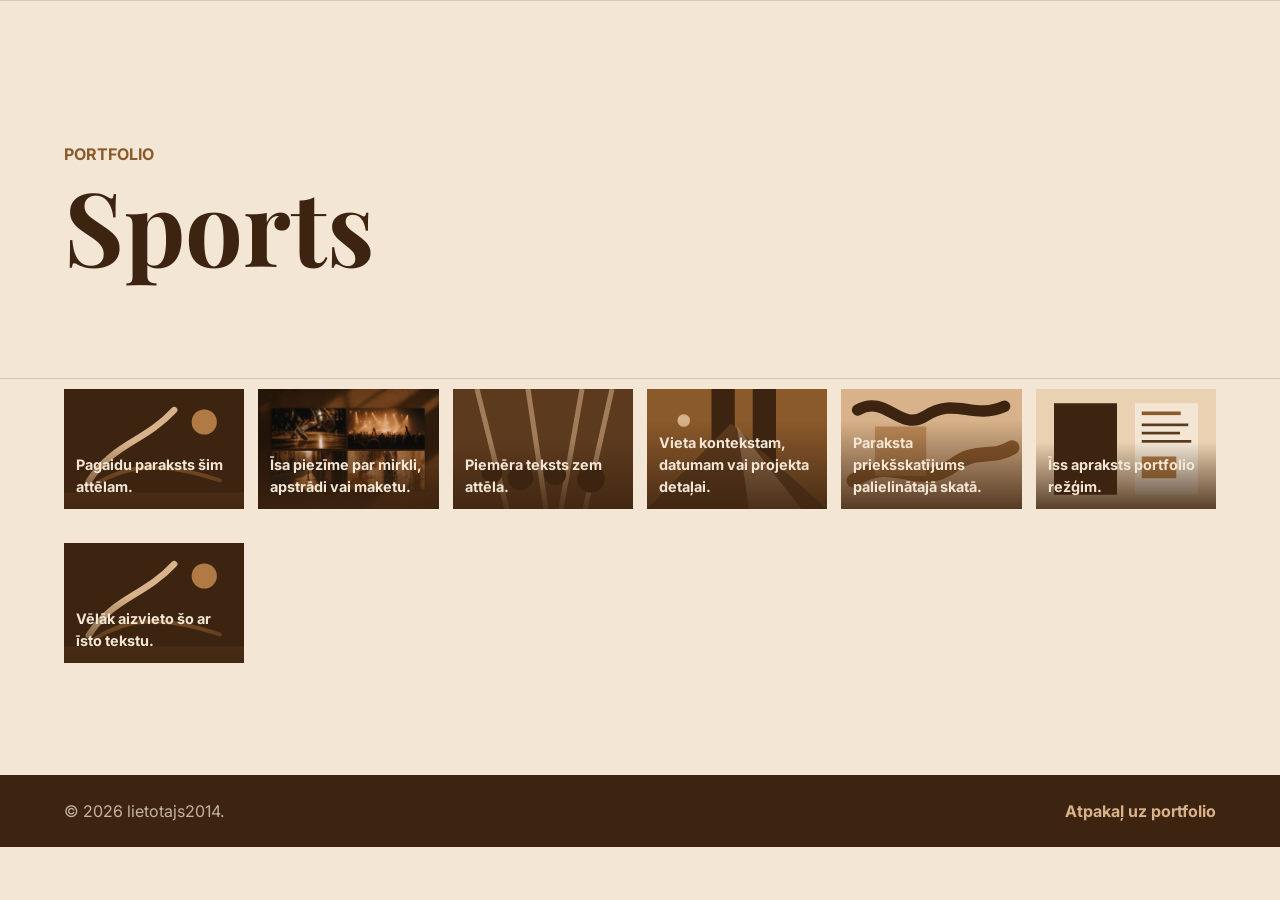
==== work.html @ 55cf7c6d "Build portfolio website and media manager" ====
<!DOCTYPE html>
<html lang="lv">
<head>
  <meta charset="UTF-8">
  <meta name="viewport" content="width=device-width, initial-scale=1.0">
  <title>Darbs | Olivera Švāna portfolio</title>
  <link rel="preconnect" href="https://fonts.googleapis.com">
  <link rel="preconnect" href="https://fonts.gstatic.com" crossorigin>
  <link href="https://fonts.googleapis.com/css2?family=Inter:wght@400;500;600;700&family=Playfair+Display:wght@600;700&display=swap" rel="stylesheet">
  <link rel="stylesheet" href="styles.css">
</head>
<body>
  <main>
    <section class="section detail-hero" aria-labelledby="project-title">
      <p class="eyebrow">Portfolio</p>
      <h1 id="project-title" data-project-title>Darbs</h1>
    </section>

    <section class="section detail-gallery" aria-label="Projekta attēli">
      <div class="detail-grid" data-project-grid></div>
    </section>
  </main>

  <dialog class="lightbox" data-lightbox>
    <button class="lightbox-close" type="button" data-lightbox-close aria-label="Aizvērt attēlu">Aizvērt</button>
    <img src="" alt="" data-lightbox-image>
    <p data-lightbox-caption></p>
  </dialog>

  <footer class="site-footer">
    <p>&copy; 2026 lietotajs2014.</p>
    <a href="index.html">Atpakaļ uz portfolio</a>
  </footer>

  <script src="portfolio-data.js?v=16"></script>
  <script src="script.js?v=16"></script>
</body>
</html>
---- styles.css ----
:root {
  --espresso: #3d2410;
  --coffee: #5c3a1e;
  --ochre: #8b5a2b;
  --caramel: #b07a45;
  --sand: #d8b28a;
  --paper: #f3e6d5;
  --ink: #25160b;
  --muted: #7a5b40;
  --line: rgba(61, 36, 16, 0.16);
  --shadow: 0 18px 55px rgba(61, 36, 16, 0.16);
}

* {
  box-sizing: border-box;
}

html {
  scroll-behavior: smooth;
}

body {
  margin: 0;
  color: var(--ink);
  background: var(--paper);
  font-family: Inter, Arial, sans-serif;
  line-height: 1.5;
}

img {
  display: block;
  max-width: 100%;
}

a {
  color: inherit;
}

.hero-actions,
.contact-links,
.site-footer {
  display: flex;
  align-items: center;
}

.site-footer a,
.contact-links a,
.work-card {
  text-decoration: none;
}

.site-footer a:hover,
.contact-links a:hover {
  color: var(--ochre);
}

.hero {
  position: relative;
  min-height: 90vh;
  display: flex;
  align-items: center;
  justify-content: center;
  padding: clamp(42px, 7vw, 88px) clamp(18px, 5vw, 64px);
  overflow: hidden;
  text-align: center;
  color: var(--paper);
  background: var(--espresso);
}

.hero-media {
  position: absolute;
  inset: 0;
  z-index: 0;
  overflow: hidden;
}

.hero-media > img {
  width: 100%;
  height: 100%;
  object-fit: cover;
}

.hero-marquee {
  position: absolute;
  inset: -8%;
  display: flex;
  align-items: center;
  overflow: hidden;
  transform: rotate(-1.5deg) scale(1.08);
}

.hero-grid-track {
  display: flex;
  height: clamp(470px, 68vh, 760px);
  width: max-content;
  gap: 10px;
  will-change: transform;
}

.hero-marquee-strip {
  display: block;
  flex: 0 0 auto;
  width: auto;
  height: 100%;
  max-width: none;
  object-fit: cover;
  filter: saturate(0.82) sepia(0.14);
  opacity: 0.82;
}

.hero::after {
  position: absolute;
  inset: 0;
  z-index: 1;
  content: "";
  background:
    linear-gradient(90deg, rgba(61, 36, 16, 0.92), rgba(61, 36, 16, 0.45) 55%, rgba(61, 36, 16, 0.1)),
    linear-gradient(0deg, rgba(61, 36, 16, 0.82), rgba(61, 36, 16, 0.02) 42%);
}

.hero-copy {
  position: relative;
  z-index: 2;
  max-width: 980px;
  margin-inline: auto;
}

.hero-actions {
  justify-content: center;
  gap: 12px;
  flex-wrap: wrap;
}

.eyebrow {
  margin: 0 0 12px;
  color: var(--ochre);
  font-size: 1rem;
  font-weight: 700;
  letter-spacing: 0;
  text-transform: uppercase;
}

h1,
h2,
h3,
p {
  margin-top: 0;
}

h1,
h2 {
  font-family: "Playfair Display", Georgia, serif;
  letter-spacing: 0;
}

h1 {
  margin-bottom: 18px;
  color: var(--paper);
  font-size: clamp(4rem, 8vw, 7.25rem);
  line-height: 0.92;
}

.hero-name,
.hero-portfolio {
  display: block;
}

.hero-portfolio {
  margin-top: 0.08em;
  font-size: 1.24em;
}

.intro {
  max-width: 560px;
  margin-bottom: 28px;
  color: rgba(243, 230, 213, 0.84);
  font-size: 1.15rem;
}

.button {
  display: inline-flex;
  align-items: center;
  justify-content: center;
  min-height: 46px;
  padding: 0 18px;
  border: 1px solid rgba(243, 230, 213, 0.72);
  border-radius: 4px;
  color: var(--paper);
  background: transparent;
  font-weight: 700;
  text-decoration: none;
}

.section {
  padding: clamp(56px, 8vw, 104px) clamp(18px, 5vw, 64px);
  border-top: 1px solid var(--line);
}

.gallery-grid,
.project-list,
.photo-showcase,
.layout-showcase,
.video-showcase,
.about {
  display: grid;
  gap: 18px;
}

.layout-showcase span {
  color: var(--sand);
  font-size: 0.82rem;
  font-weight: 700;
}

.section-heading {
  max-width: 760px;
  margin-inline: auto;
  margin-bottom: 26px;
  min-width: 0;
  text-align: center;
}

.section-heading h2,
.about h2 {
  margin-bottom: 0;
  color: var(--espresso);
  font-size: 4rem;
  line-height: 1;
}

.app-icons {
  display: inline-flex;
  align-items: center;
  gap: 0.16em;
  vertical-align: middle;
}

.app-icons img,
.app-icon-inline {
  display: inline-block;
  width: 0.86em;
  height: 0.86em;
  vertical-align: -0.08em;
}

.work-info .app-icon-inline {
  width: 42px;
  height: 42px;
  vertical-align: middle;
}

.gallery-grid {
  grid-template-columns: repeat(4, minmax(0, 1fr));
}

.photo-showcase {
  grid-template-columns: repeat(3, minmax(0, 1fr));
}

.work-card {
  display: block;
  overflow: hidden;
  border: 1px solid var(--line);
  border-radius: 6px;
  background: rgba(255, 250, 242, 0.4);
  transition: opacity 180ms ease, transform 180ms ease;
}

.work-card.is-hidden {
  display: none;
}

.work-card:hover {
  transform: translateY(-3px);
}

.work-image {
  min-height: 280px;
  background: var(--coffee);
}

.slideshow {
  position: relative;
  overflow: hidden;
  aspect-ratio: 4 / 3;
  min-height: 0;
}

.slideshow-track {
  position: relative;
  width: 100%;
  height: 100%;
}

.slideshow-track img {
  position: absolute;
  inset: 0;
  width: 100%;
  height: 100%;
  object-fit: cover;
  opacity: 0;
  animation: fadeSlide var(--slide-duration, 12s) ease-in-out infinite;
  animation-delay: var(--slide-delay, 0s);
}

@keyframes fadeSlide {
  0%,
  100% {
    opacity: 0;
  }

  7%,
  30% {
    opacity: 1;
  }

  38% {
    opacity: 0;
  }
}

.work-image.sports {
  background-image:
    linear-gradient(135deg, rgba(61, 36, 16, 0.38), rgba(176, 122, 69, 0.08)),
    url("assets/portfolio-hero.png");
}

.work-image.events {
  background-image:
    linear-gradient(180deg, rgba(92, 58, 30, 0.1), rgba(61, 36, 16, 0.48)),
    url("assets/portfolio-hero.png");
  background-position: 62% center;
}

.work-image.street {
  background-image:
    linear-gradient(45deg, rgba(216, 178, 138, 0.14), rgba(61, 36, 16, 0.36)),
    url("assets/portfolio-hero.png");
  background-position: 30% center;
}

.work-image.art {
  background-image:
    linear-gradient(120deg, rgba(139, 90, 43, 0.22), rgba(61, 36, 16, 0.5)),
    url("assets/portfolio-hero.png");
  background-position: 82% center;
}

.work-info {
  padding: 18px;
}

.work-info p,
.project-list p,
.about-copy p,
.site-footer {
  color: var(--muted);
}

.work-info h3,
.project-list h3,
.layout-showcase h3 {
  margin-bottom: 0;
  color: var(--espresso);
  font-size: 1.05rem;
}

.split-section {
  display: grid;
  grid-template-columns: 1fr;
  gap: clamp(28px, 5vw, 68px);
  align-items: start;
}

.project-list {
  grid-template-columns: repeat(3, minmax(0, 1fr));
}

.photo-showcase .work-card,
.project-list .work-card,
.layout-showcase .work-card,
.video-showcase .work-card {
  min-height: 190px;
  border: 1px solid var(--line);
  border-radius: 6px;
  background: rgba(216, 178, 138, 0.2);
}

.indesign {
  background: #ead1b2;
}

.layout-showcase {
  grid-template-columns: repeat(2, minmax(0, 1fr));
}

.video-showcase {
  grid-template-columns: repeat(2, minmax(0, 1fr));
}

.video-editing {
  background: var(--paper);
}

.about {
  grid-template-columns: minmax(260px, 0.9fr) minmax(280px, 0.7fr);
  align-items: start;
  background: var(--coffee);
  color: var(--paper);
}

.about h2,
.about .eyebrow {
  color: var(--paper);
}

.about-main {
  text-align: center;
}

.about-main .eyebrow {
  max-width: 620px;
  margin-inline: auto;
  margin-bottom: 24px;
  text-align: center;
}

.about h2 {
  max-width: 620px;
  margin-inline: auto;
  font-family: Inter, Arial, sans-serif;
  font-size: 1.65rem;
  font-weight: 700;
  line-height: 1.28;
  text-align: center;
}

.about-copy p {
  color: rgba(243, 230, 213, 0.82);
}

.about-copy {
  display: flex;
  flex-direction: column;
  min-height: 210px;
}

.contact-links {
  align-items: center;
  flex-direction: column;
  gap: 16px;
  text-align: center;
  font-size: 1.18rem;
  font-weight: 700;
}

.contact-eyebrow {
  margin-bottom: 24px;
  text-align: center;
}

.contact-links a {
  color: var(--sand);
}

.instagram-link {
  display: inline-flex;
  align-items: center;
  gap: 10px;
}

.instagram-link img {
  width: 34px;
  height: 34px;
}

.site-footer {
  justify-content: space-between;
  gap: 16px;
  padding: 24px clamp(18px, 5vw, 64px);
  background: var(--espresso);
  color: rgba(243, 230, 213, 0.74);
}

.site-footer p {
  margin-bottom: 0;
}

.site-footer a {
  color: var(--sand);
  font-weight: 700;
}

.detail-hero {
  padding-top: clamp(72px, 11vw, 142px);
  padding-bottom: clamp(46px, 8vw, 88px);
}

.detail-hero h1 {
  color: var(--espresso);
}

.app-icon-title {
  width: clamp(72px, 10vw, 112px);
  height: clamp(72px, 10vw, 112px);
}

.detail-gallery {
  padding-top: 0;
}

.detail-grid {
  display: grid;
  grid-template-columns: repeat(6, minmax(0, 1fr));
  grid-auto-flow: dense;
  grid-auto-rows: 8px;
  align-items: start;
  gap: 14px;
}

.detail-item {
  position: relative;
  min-height: 0;
  margin: 0;
  align-self: center;
  overflow: hidden;
  border: 0;
  border-radius: 0;
  background: transparent;
  opacity: 0;
  transition: opacity 180ms ease;
}

.detail-item.is-laid-out {
  opacity: 1;
}

.detail-image-button {
  display: block;
  width: 100%;
  height: auto;
  padding: 0;
  border: 0;
  background: transparent;
  cursor: zoom-in;
}

.detail-item figcaption {
  position: absolute;
  right: 0;
  bottom: 0;
  left: 0;
  padding: 12px;
  color: var(--paper);
  background: linear-gradient(0deg, rgba(61, 36, 16, 0.84), rgba(61, 36, 16, 0));
  font-size: 0.9rem;
  font-weight: 700;
}

.detail-item.is-wide {
  width: 100%;
}

.detail-item.is-tall {
  width: 100%;
}

.detail-item.is-square,
.detail-item.is-landscape {
  width: 100%;
}

.detail-item.is-featured {
  grid-column: span 2;
  max-width: 100%;
  box-shadow: 0 0 0 2px rgba(176, 122, 69, 0.34);
}

.detail-grid img {
  width: 100%;
  height: auto;
  object-fit: contain;
}

.lightbox {
  width: min(1080px, calc(100vw - 28px));
  max-height: calc(100vh - 28px);
  padding: 18px;
  border: 1px solid rgba(216, 178, 138, 0.28);
  border-radius: 6px;
  color: var(--paper);
  background: var(--espresso);
}

.lightbox::backdrop {
  background: rgba(37, 22, 11, 0.82);
}

.lightbox img {
  width: 100%;
  max-height: 76vh;
  object-fit: contain;
  background: var(--coffee);
}

.lightbox p {
  margin: 14px 0 0;
  color: var(--sand);
  font-weight: 700;
}

.lightbox-close {
  display: block;
  min-height: 36px;
  margin: 0 0 12px auto;
  padding: 0 14px;
  border: 1px solid rgba(216, 178, 138, 0.38);
  border-radius: 999px;
  color: var(--sand);
  background: transparent;
  cursor: pointer;
  font: inherit;
  font-weight: 800;
}

@media (max-width: 980px) {
  h1 {
    font-size: 5rem;
  }

  .section-heading h2,
  .about h2 {
    font-size: 3.25rem;
  }

  .about h2 {
    font-size: 1.45rem;
  }

  .hero,
  .split-section,
  .about {
    grid-template-columns: 1fr;
  }

  .gallery-grid,
  .project-list,
  .photo-showcase,
  .layout-showcase,
  .video-showcase {
    grid-template-columns: repeat(2, minmax(0, 1fr));
  }

}

@media (max-width: 680px) {
  h1 {
    font-size: 3.15rem;
  }

  .intro {
    font-size: 1rem;
  }

  .section-heading h2,
  .about h2 {
    font-size: 2.35rem;
  }

  .about h2 {
    font-size: 1.12rem;
  }

  .hero {
    min-height: auto;
    padding-top: 28px;
  }

  .hero-media {
    min-height: 100%;
  }

  .gallery-grid,
  .project-list,
  .photo-showcase,
  .layout-showcase,
  .video-showcase {
    grid-template-columns: 1fr;
  }

  .detail-grid {
    gap: 10px;
  }

  .work-image {
    min-height: 240px;
  }

  .slideshow {
    min-height: 240px;
  }

  .site-footer {
    align-items: flex-start;
    flex-direction: column;
  }
}
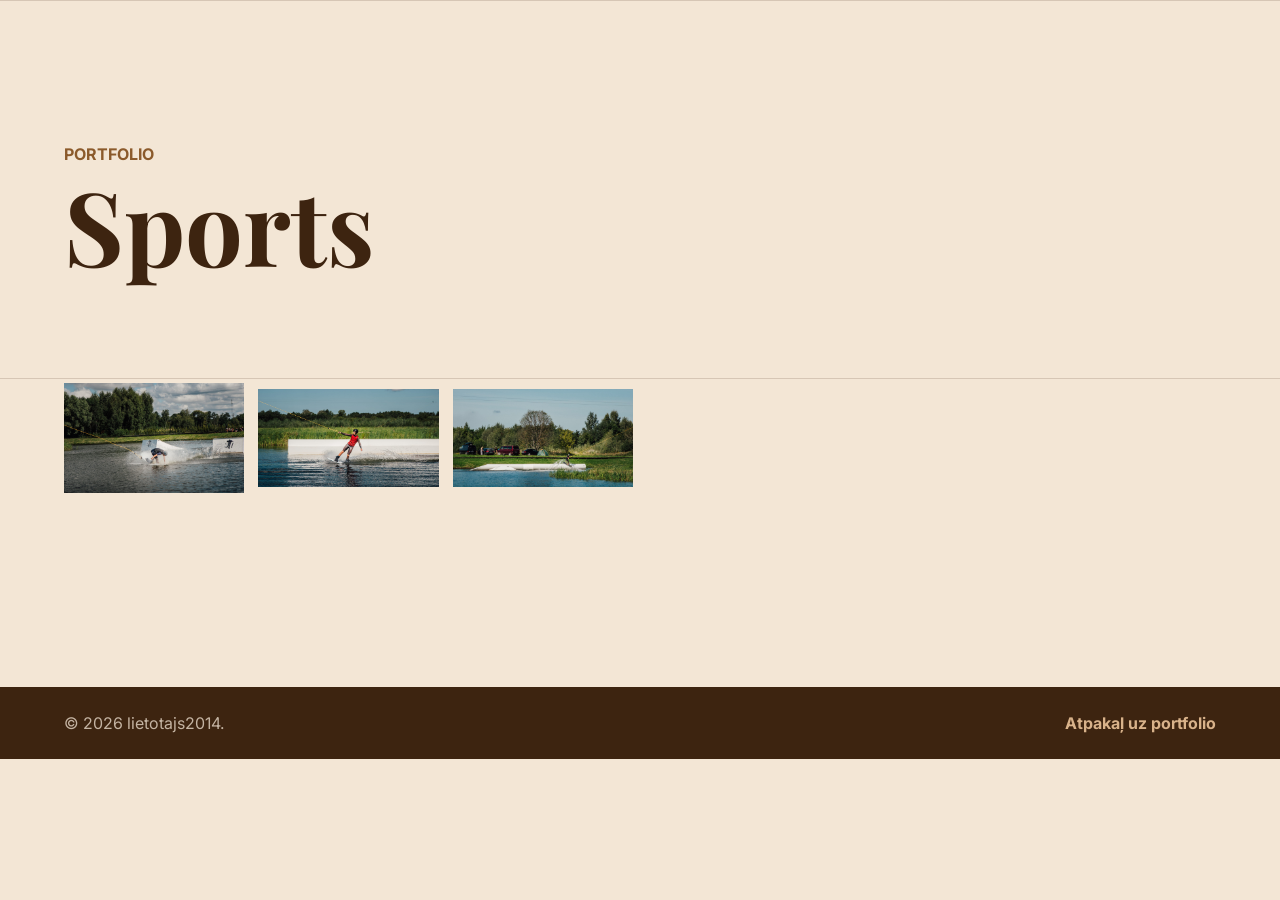
==== commit 30a7dcb2: "Clear portfolio page data" ====
--- a/work.html
+++ b/work.html
@@ -32,7 +32,7 @@
     <a href="index.html">Atpakaļ uz portfolio</a>
   </footer>
 
-  <script src="portfolio-data.js?v=16"></script>
-  <script src="script.js?v=16"></script>
+  <script src="portfolio-data.js?v=18"></script>
+  <script src="script.js?v=18"></script>
 </body>
 </html>
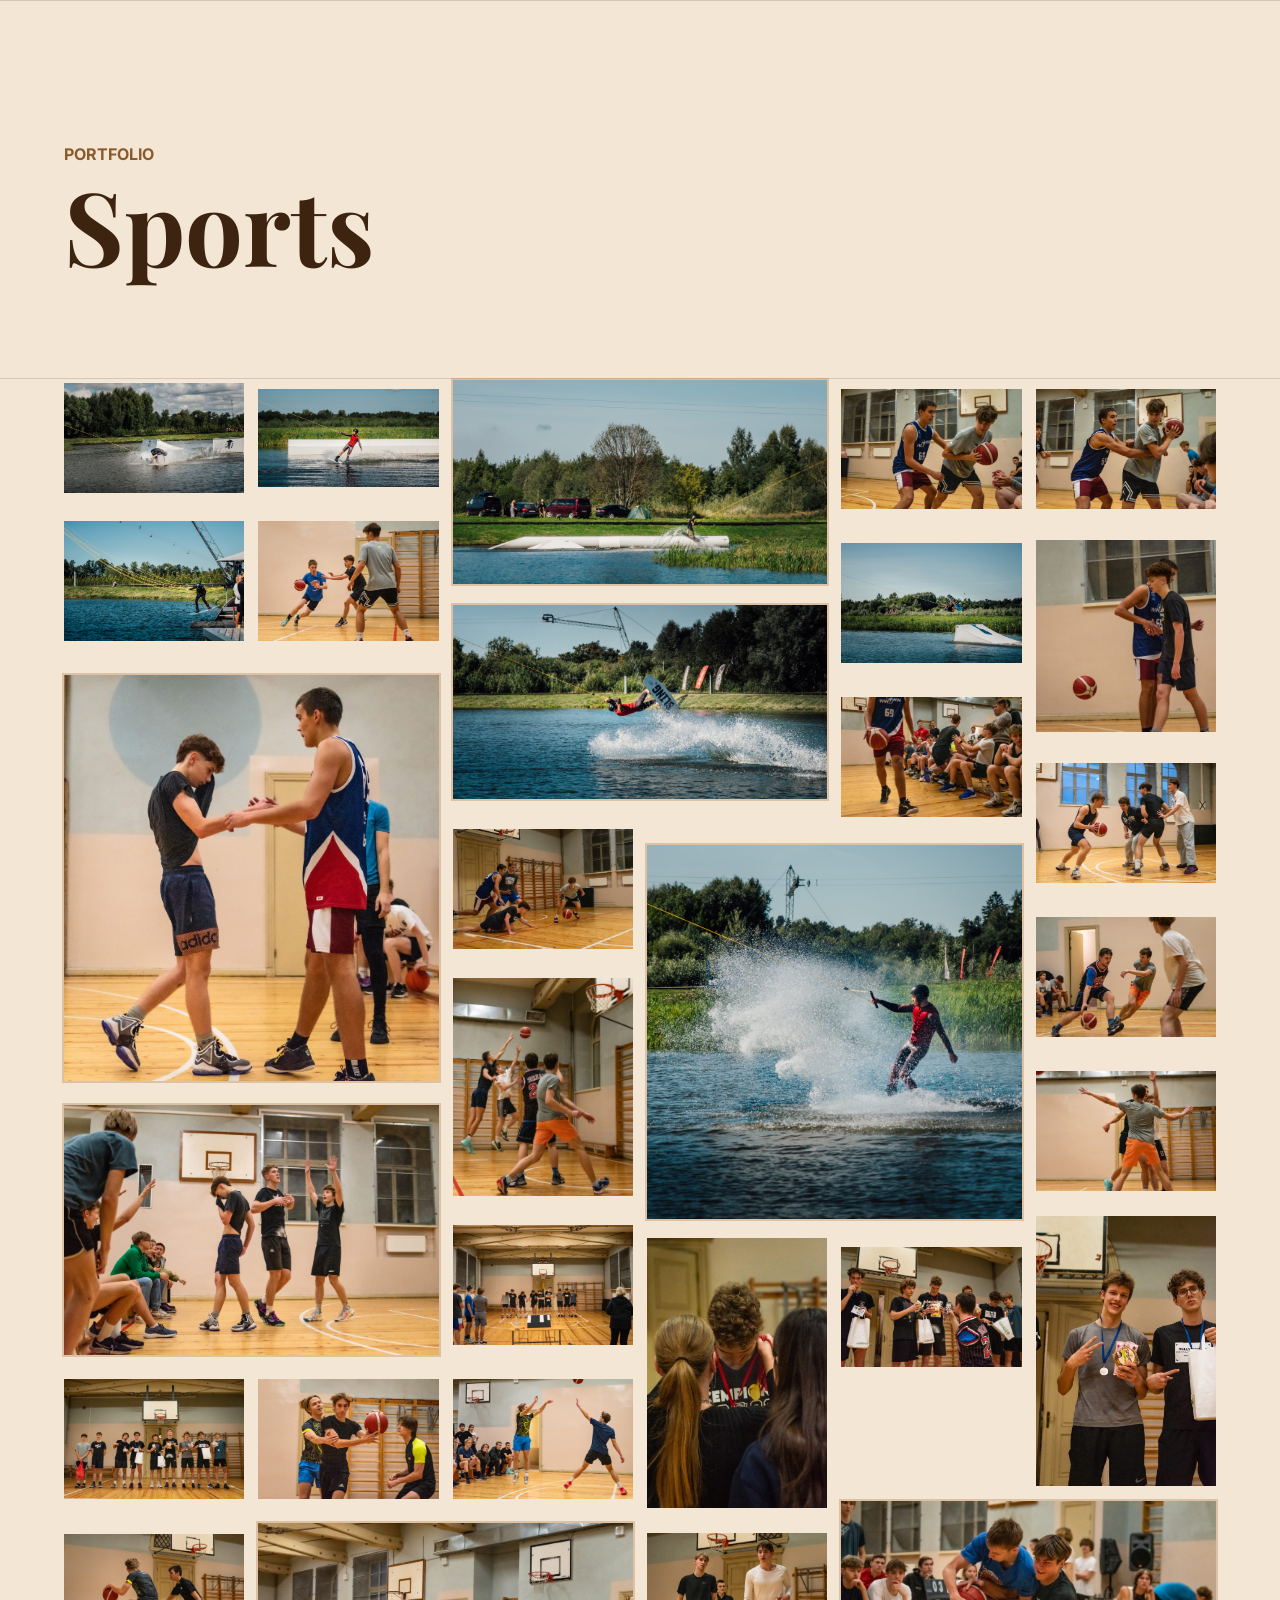
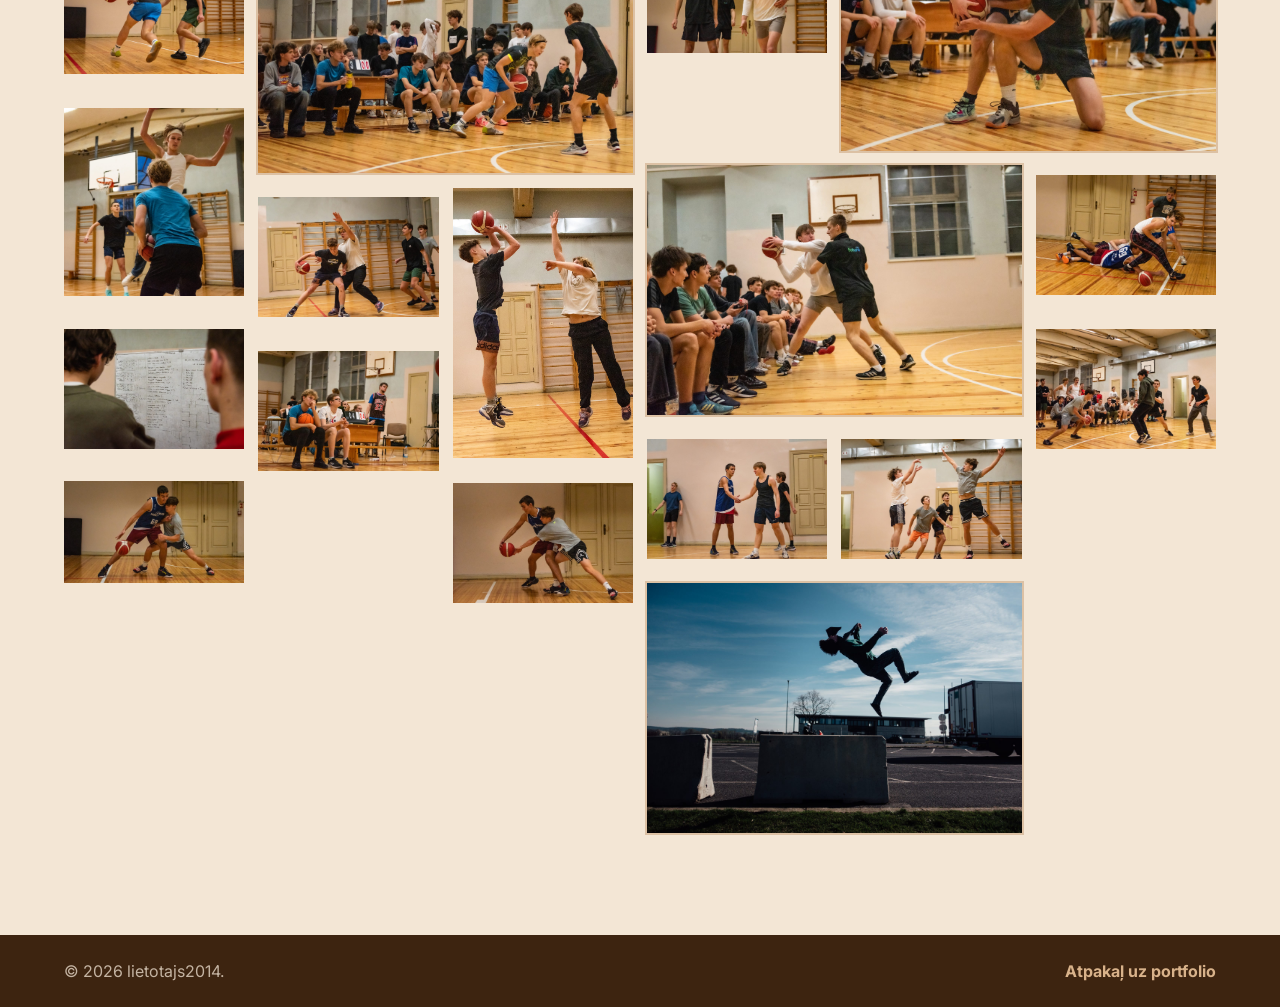
==== commit 2feba52e: "Bump cache version for portfolio content" ====
--- a/work.html
+++ b/work.html
@@ -32,7 +32,7 @@
     <a href="index.html">Atpakaļ uz portfolio</a>
   </footer>
 
-  <script src="portfolio-data.js?v=18"></script>
-  <script src="script.js?v=18"></script>
+  <script src="portfolio-data.js?v=19"></script>
+  <script src="script.js?v=19"></script>
 </body>
 </html>
--- a/styles.css
+++ b/styles.css
@@ -163,6 +163,11 @@
 .hero-name,
 .hero-portfolio {
   display: block;
+}
+
+.hero-name {
+  font-size: 0.68em;
+  white-space: nowrap;
 }
 
 .hero-portfolio {
@@ -658,6 +663,10 @@
     font-size: 3.15rem;
   }
 
+  .hero-name {
+    font-size: 0.54em;
+  }
+
   .intro {
     font-size: 1rem;
   }
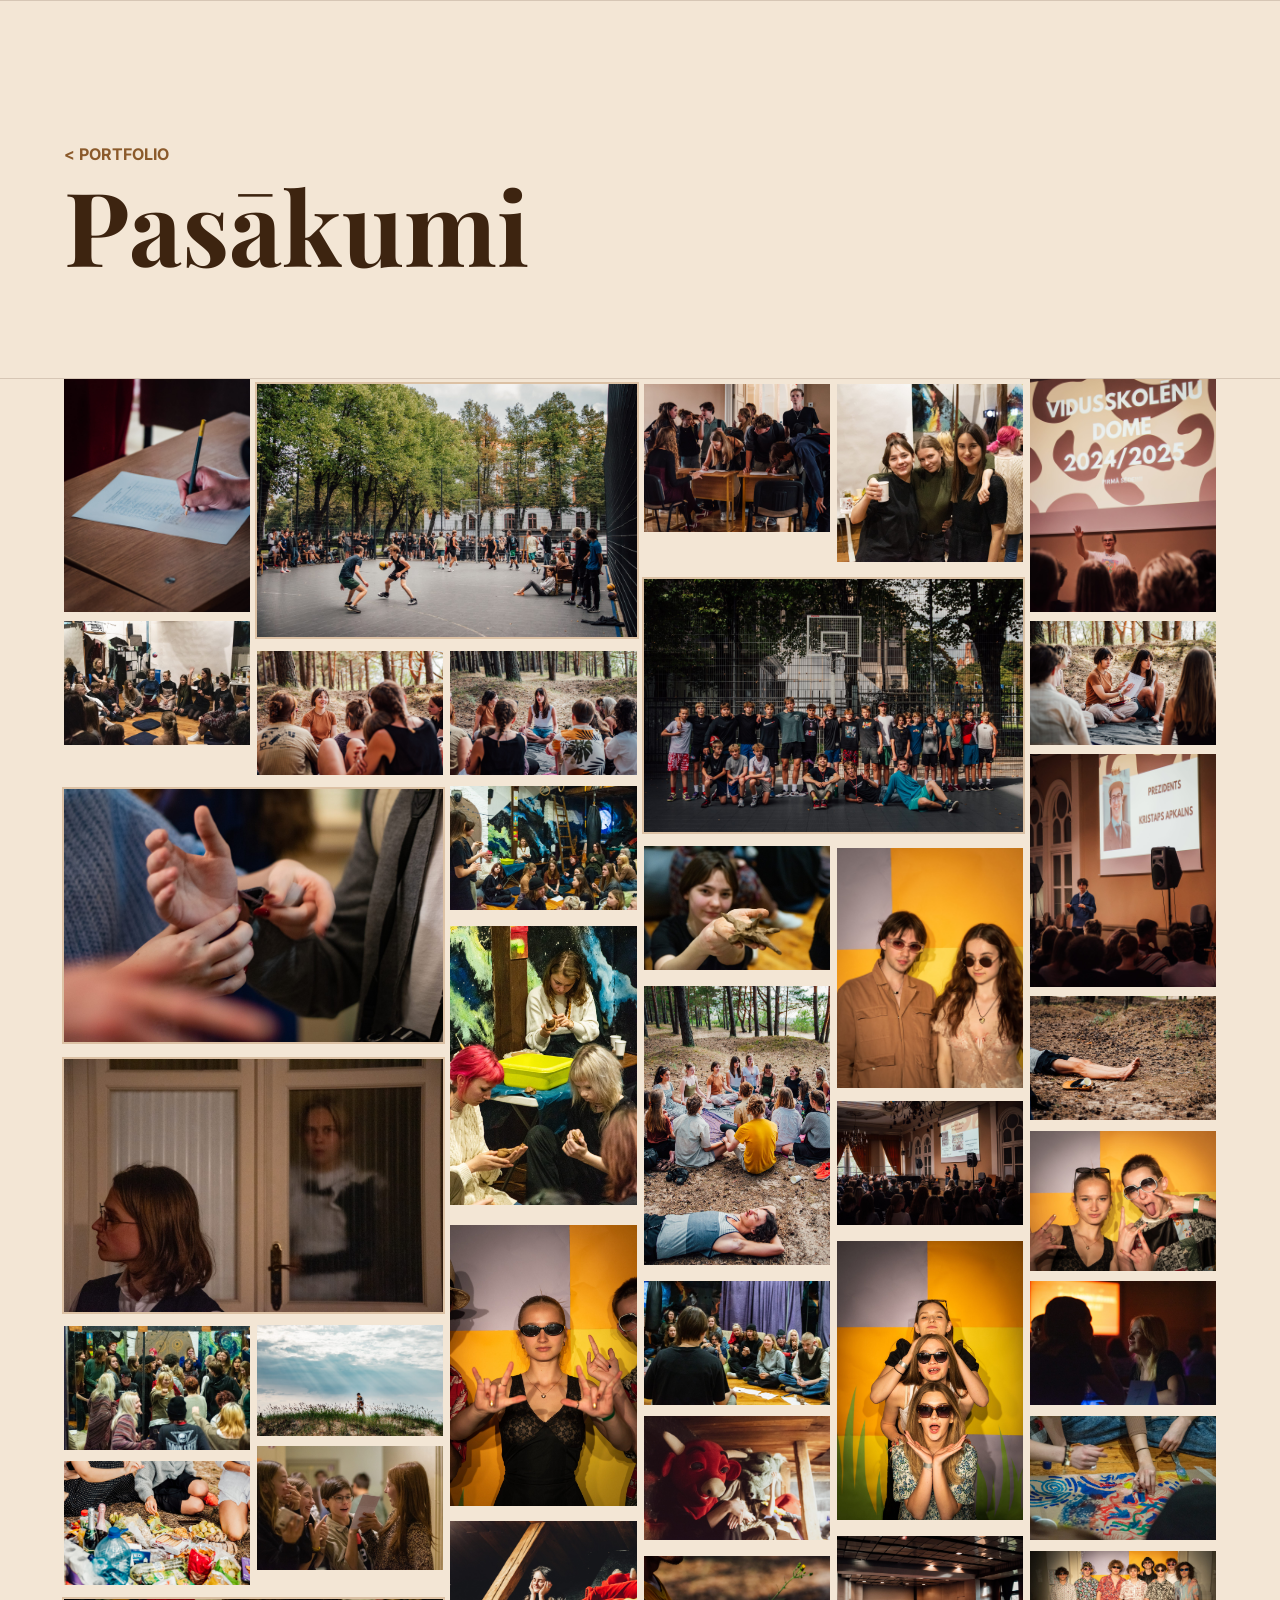
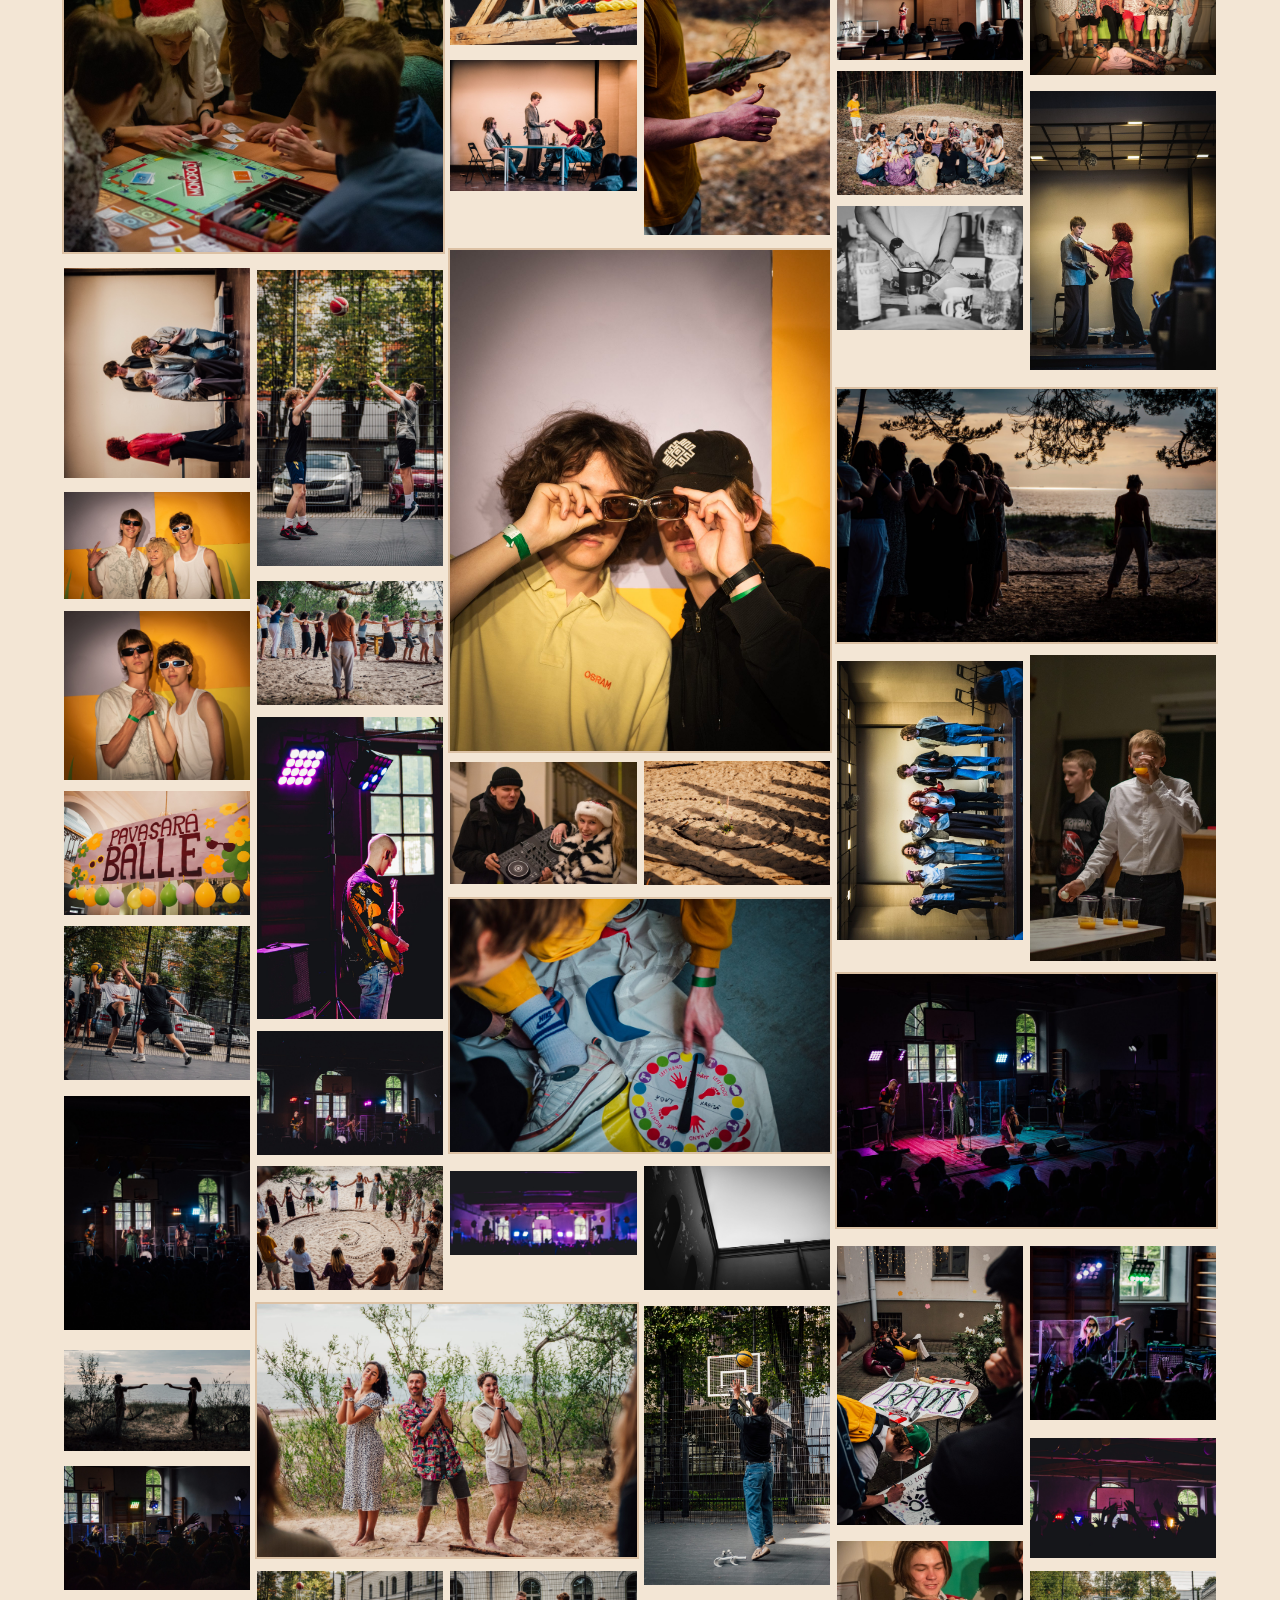
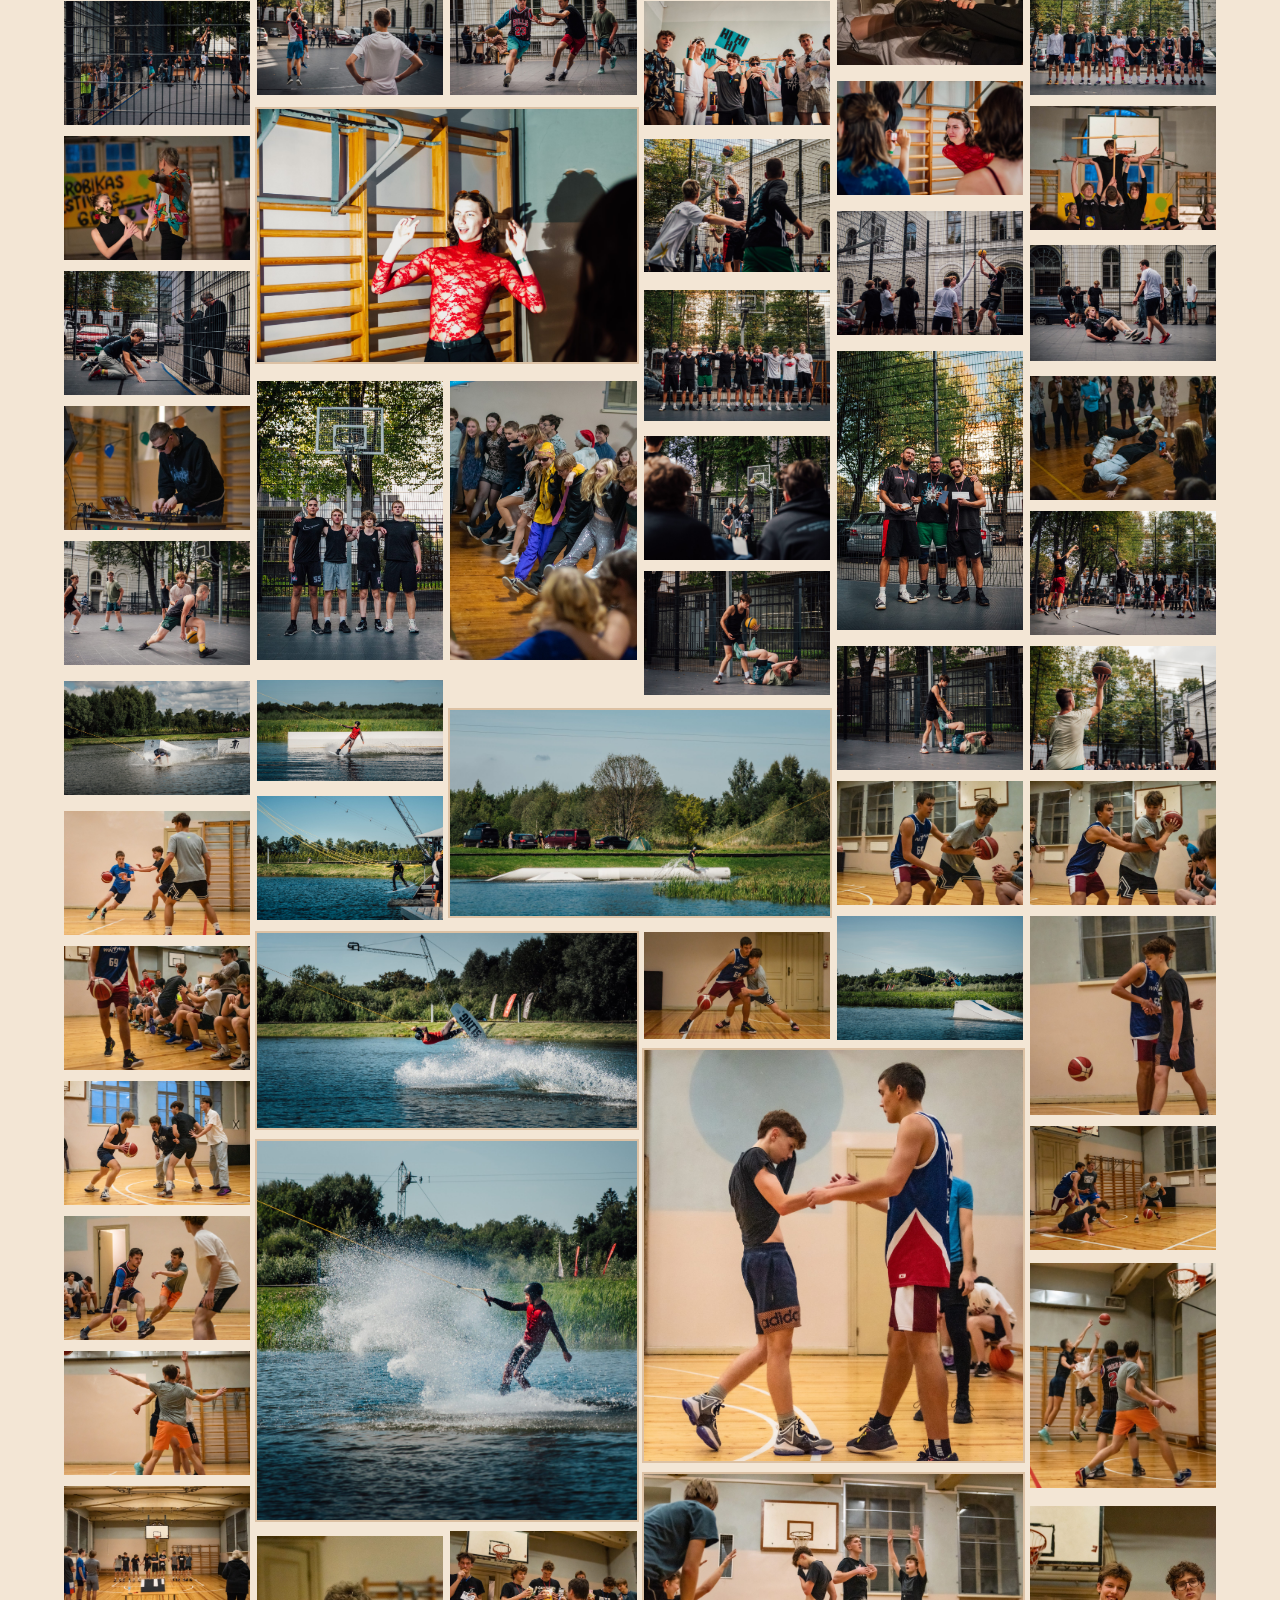
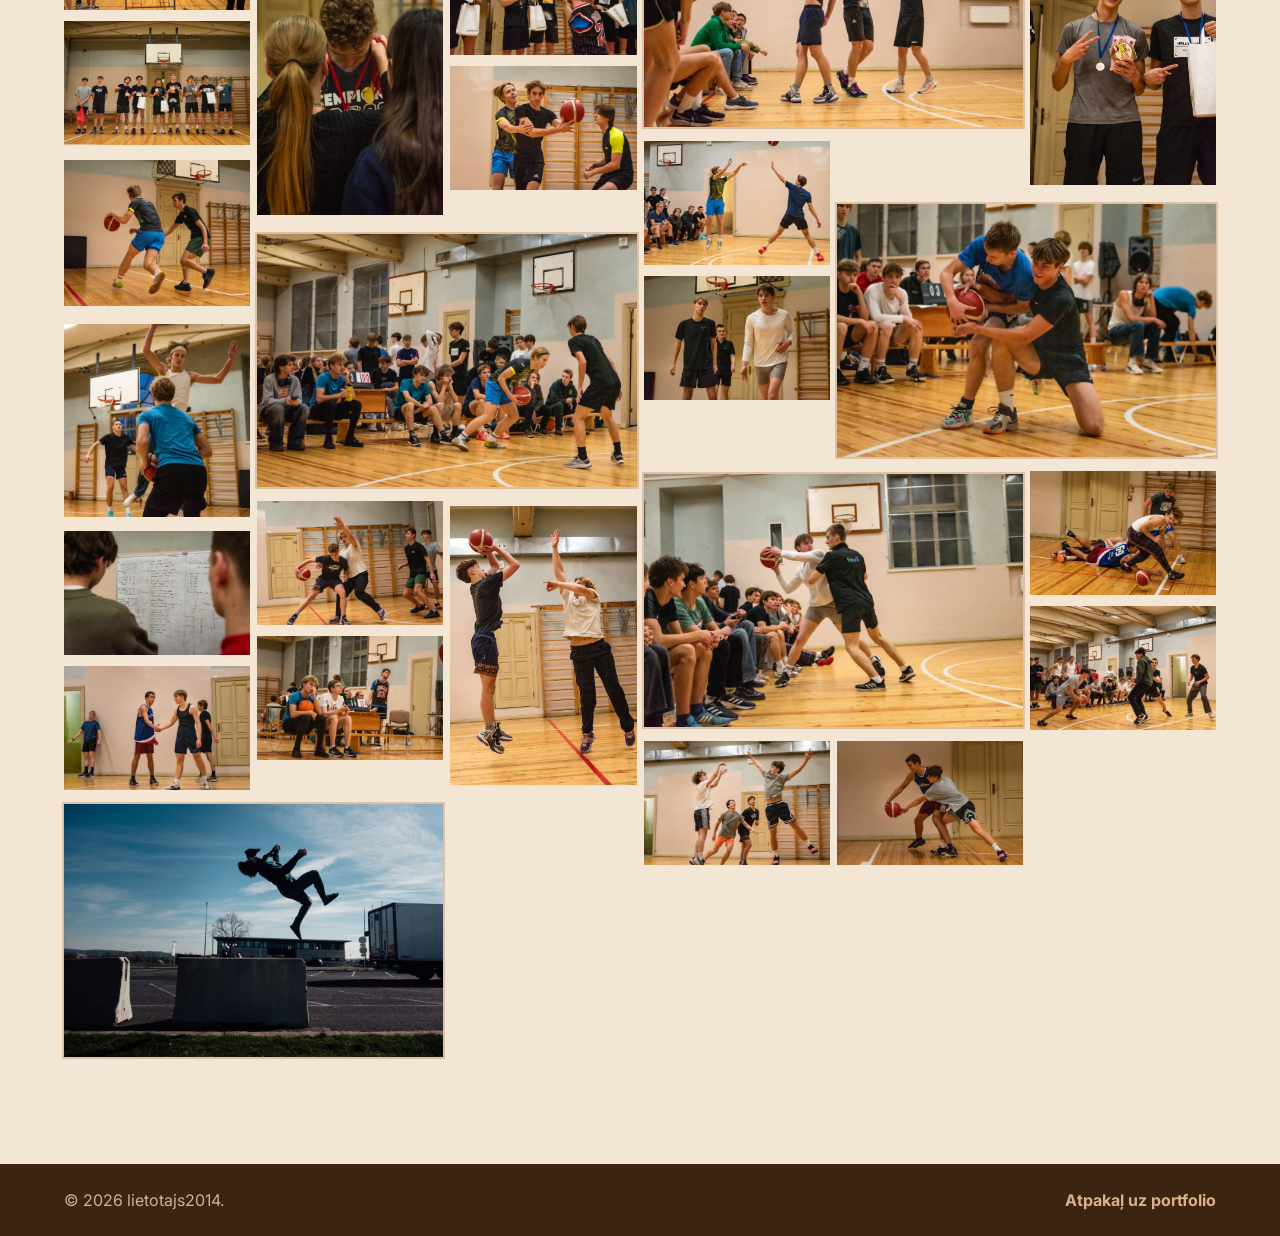
==== commit 32c8ab59: "Refine portfolio presentation" ====
--- a/work.html
+++ b/work.html
@@ -6,13 +6,16 @@
   <title>Darbs | Olivera Švāna portfolio</title>
   <link rel="preconnect" href="https://fonts.googleapis.com">
   <link rel="preconnect" href="https://fonts.gstatic.com" crossorigin>
+  <link rel="icon" href="data:,">
   <link href="https://fonts.googleapis.com/css2?family=Inter:wght@400;500;600;700&family=Playfair+Display:wght@600;700&display=swap" rel="stylesheet">
-  <link rel="stylesheet" href="styles.css">
+  <link rel="stylesheet" href="styles.css?v=31">
 </head>
 <body>
   <main>
     <section class="section detail-hero" aria-labelledby="project-title">
-      <p class="eyebrow">Portfolio</p>
+      <p class="eyebrow">
+        <a class="portfolio-back-link" href="index.html#photography" data-portfolio-return-home>&lt; Portfolio</a>
+      </p>
       <h1 id="project-title" data-project-title>Darbs</h1>
     </section>
 
@@ -22,9 +25,14 @@
   </main>
 
   <dialog class="lightbox" data-lightbox>
-    <button class="lightbox-close" type="button" data-lightbox-close aria-label="Aizvērt attēlu">Aizvērt</button>
-    <img src="" alt="" data-lightbox-image>
-    <p data-lightbox-caption></p>
+    <div class="lightbox-frame" data-lightbox-frame>
+      <div class="lightbox-media">
+        <button class="lightbox-nav lightbox-nav-prev" type="button" data-lightbox-prev aria-label="Iepriekšējais attēls">&#10094;</button>
+        <img src="" alt="" data-lightbox-image>
+        <button class="lightbox-nav lightbox-nav-next" type="button" data-lightbox-next aria-label="Nākamais attēls">&#10095;</button>
+      </div>
+      <p data-lightbox-caption></p>
+    </div>
   </dialog>
 
   <footer class="site-footer">
@@ -32,7 +40,7 @@
     <a href="index.html">Atpakaļ uz portfolio</a>
   </footer>
 
-  <script src="portfolio-data.js?v=19"></script>
-  <script src="script.js?v=19"></script>
+  <script src="portfolio-data.js?v=23"></script>
+  <script src="script.js?v=28"></script>
 </body>
 </html>
--- a/styles.css
+++ b/styles.css
@@ -254,12 +254,14 @@
   vertical-align: middle;
 }
 
-.gallery-grid {
-  grid-template-columns: repeat(4, minmax(0, 1fr));
-}
-
-.photo-showcase {
-  grid-template-columns: repeat(3, minmax(0, 1fr));
+.gallery-grid,
+.project-list,
+.photo-showcase,
+.layout-showcase,
+.video-showcase {
+  max-width: 1094px;
+  margin-inline: auto;
+  grid-template-columns: repeat(auto-fit, minmax(260px, 1fr));
 }
 
 .work-card {
@@ -324,12 +326,6 @@
   }
 }
 
-.work-image.sports {
-  background-image:
-    linear-gradient(135deg, rgba(61, 36, 16, 0.38), rgba(176, 122, 69, 0.08)),
-    url("assets/portfolio-hero.png");
-}
-
 .work-image.events {
   background-image:
     linear-gradient(180deg, rgba(92, 58, 30, 0.1), rgba(61, 36, 16, 0.48)),
@@ -375,10 +371,6 @@
   grid-template-columns: 1fr;
   gap: clamp(28px, 5vw, 68px);
   align-items: start;
-}
-
-.project-list {
-  grid-template-columns: repeat(3, minmax(0, 1fr));
 }
 
 .photo-showcase .work-card,
@@ -395,18 +387,6 @@
   background: #ead1b2;
 }
 
-.layout-showcase {
-  grid-template-columns: repeat(2, minmax(0, 1fr));
-}
-
-.video-showcase {
-  grid-template-columns: repeat(2, minmax(0, 1fr));
-}
-
-.video-editing {
-  background: var(--paper);
-}
-
 .about {
   grid-template-columns: minmax(260px, 0.9fr) minmax(280px, 0.7fr);
   align-items: start;
@@ -505,6 +485,18 @@
   color: var(--espresso);
 }
 
+.portfolio-back-link {
+  display: inline-flex;
+  align-items: center;
+  color: inherit;
+  text-decoration: none;
+  cursor: pointer;
+}
+
+.portfolio-back-link:hover {
+  color: var(--ochre);
+}
+
 .app-icon-title {
   width: clamp(72px, 10vw, 112px);
   height: clamp(72px, 10vw, 112px);
@@ -520,7 +512,7 @@
   grid-auto-flow: dense;
   grid-auto-rows: 8px;
   align-items: start;
-  gap: 14px;
+  gap: 7px;
 }
 
 .detail-item {
@@ -588,22 +580,50 @@
 }
 
 .lightbox {
+  width: 100vw;
+  max-width: none;
+  height: 100vh;
+  max-height: none;
+  margin: 0;
+  padding: 14px;
+  border: 0;
+  color: var(--paper);
+  background: transparent;
+}
+
+.lightbox:not([open]) {
+  display: none;
+}
+
+.lightbox[open] {
+  display: grid;
+  place-items: center;
+}
+
+.lightbox::backdrop {
+  background: rgba(37, 22, 11, 0.82);
+}
+
+.lightbox-frame {
+  position: relative;
   width: min(1080px, calc(100vw - 28px));
   max-height: calc(100vh - 28px);
   padding: 18px;
   border: 1px solid rgba(216, 178, 138, 0.28);
   border-radius: 6px;
-  color: var(--paper);
   background: var(--espresso);
-}
-
-.lightbox::backdrop {
-  background: rgba(37, 22, 11, 0.82);
+  box-shadow: 0 22px 70px rgba(37, 22, 11, 0.42);
+}
+
+.lightbox-media {
+  position: relative;
+  display: grid;
+  place-items: center;
 }
 
 .lightbox img {
   width: 100%;
-  max-height: 76vh;
+  max-height: calc(100vh - 142px);
   object-fit: contain;
   background: var(--coffee);
 }
@@ -614,18 +634,48 @@
   font-weight: 700;
 }
 
-.lightbox-close {
-  display: block;
-  min-height: 36px;
-  margin: 0 0 12px auto;
-  padding: 0 14px;
-  border: 1px solid rgba(216, 178, 138, 0.38);
+.lightbox p:empty {
+  display: none;
+}
+
+.lightbox-nav {
+  display: inline-grid;
+  place-items: center;
+  border: 1px solid rgba(216, 178, 138, 0.46);
   border-radius: 999px;
   color: var(--sand);
-  background: transparent;
+  background: rgba(61, 36, 16, 0.72);
   cursor: pointer;
   font: inherit;
   font-weight: 800;
+}
+
+.lightbox-nav {
+  position: absolute;
+  top: 50%;
+  z-index: 2;
+  width: 46px;
+  height: 46px;
+  transform: translateY(-50%);
+  font-size: 1.7rem;
+  line-height: 1;
+}
+
+.lightbox-nav:hover {
+  color: var(--paper);
+  border-color: rgba(243, 230, 213, 0.72);
+}
+
+.lightbox-nav[hidden] {
+  display: none;
+}
+
+.lightbox-nav-prev {
+  left: 12px;
+}
+
+.lightbox-nav-next {
+  right: 12px;
 }
 
 @media (max-width: 980px) {
@@ -646,6 +696,46 @@
   .split-section,
   .about {
     grid-template-columns: 1fr;
+  }
+
+  .gallery-grid,
+  .project-list,
+  .photo-showcase,
+  .video-showcase {
+    grid-template-columns: repeat(2, minmax(0, 1fr));
+  }
+
+}
+
+@media (max-width: 680px) {
+  h1 {
+    font-size: 3.15rem;
+  }
+
+  .hero-name {
+    font-size: 0.54em;
+  }
+
+  .intro {
+    font-size: 1rem;
+  }
+
+  .section-heading h2,
+  .about h2 {
+    font-size: 2.35rem;
+  }
+
+  .about h2 {
+    font-size: 1.12rem;
+  }
+
+  .hero {
+    min-height: auto;
+    padding-top: 28px;
+  }
+
+  .hero-media {
+    min-height: 100%;
   }
 
   .gallery-grid,
@@ -656,57 +746,45 @@
     grid-template-columns: repeat(2, minmax(0, 1fr));
   }
 
-}
-
-@media (max-width: 680px) {
-  h1 {
-    font-size: 3.15rem;
-  }
-
-  .hero-name {
-    font-size: 0.54em;
-  }
-
-  .intro {
-    font-size: 1rem;
-  }
-
-  .section-heading h2,
-  .about h2 {
-    font-size: 2.35rem;
-  }
-
-  .about h2 {
-    font-size: 1.12rem;
-  }
-
-  .hero {
-    min-height: auto;
-    padding-top: 28px;
-  }
-
-  .hero-media {
-    min-height: 100%;
-  }
-
-  .gallery-grid,
-  .project-list,
-  .photo-showcase,
-  .layout-showcase,
-  .video-showcase {
-    grid-template-columns: 1fr;
-  }
-
   .detail-grid {
-    gap: 10px;
+    grid-template-columns: repeat(3, minmax(0, 1fr));
+    gap: 6px;
   }
 
   .work-image {
-    min-height: 240px;
+    min-height: 150px;
   }
 
   .slideshow {
-    min-height: 240px;
+    min-height: 150px;
+  }
+
+  .lightbox {
+    padding: 10px;
+  }
+
+  .lightbox-frame {
+    width: calc(100vw - 20px);
+    max-height: calc(100vh - 20px);
+    padding: 10px;
+  }
+
+  .lightbox img {
+    max-height: calc(100vh - 84px);
+  }
+
+  .lightbox-nav {
+    width: 38px;
+    height: 38px;
+    font-size: 1.35rem;
+  }
+
+  .lightbox-nav-prev {
+    left: 8px;
+  }
+
+  .lightbox-nav-next {
+    right: 8px;
   }
 
   .site-footer {
